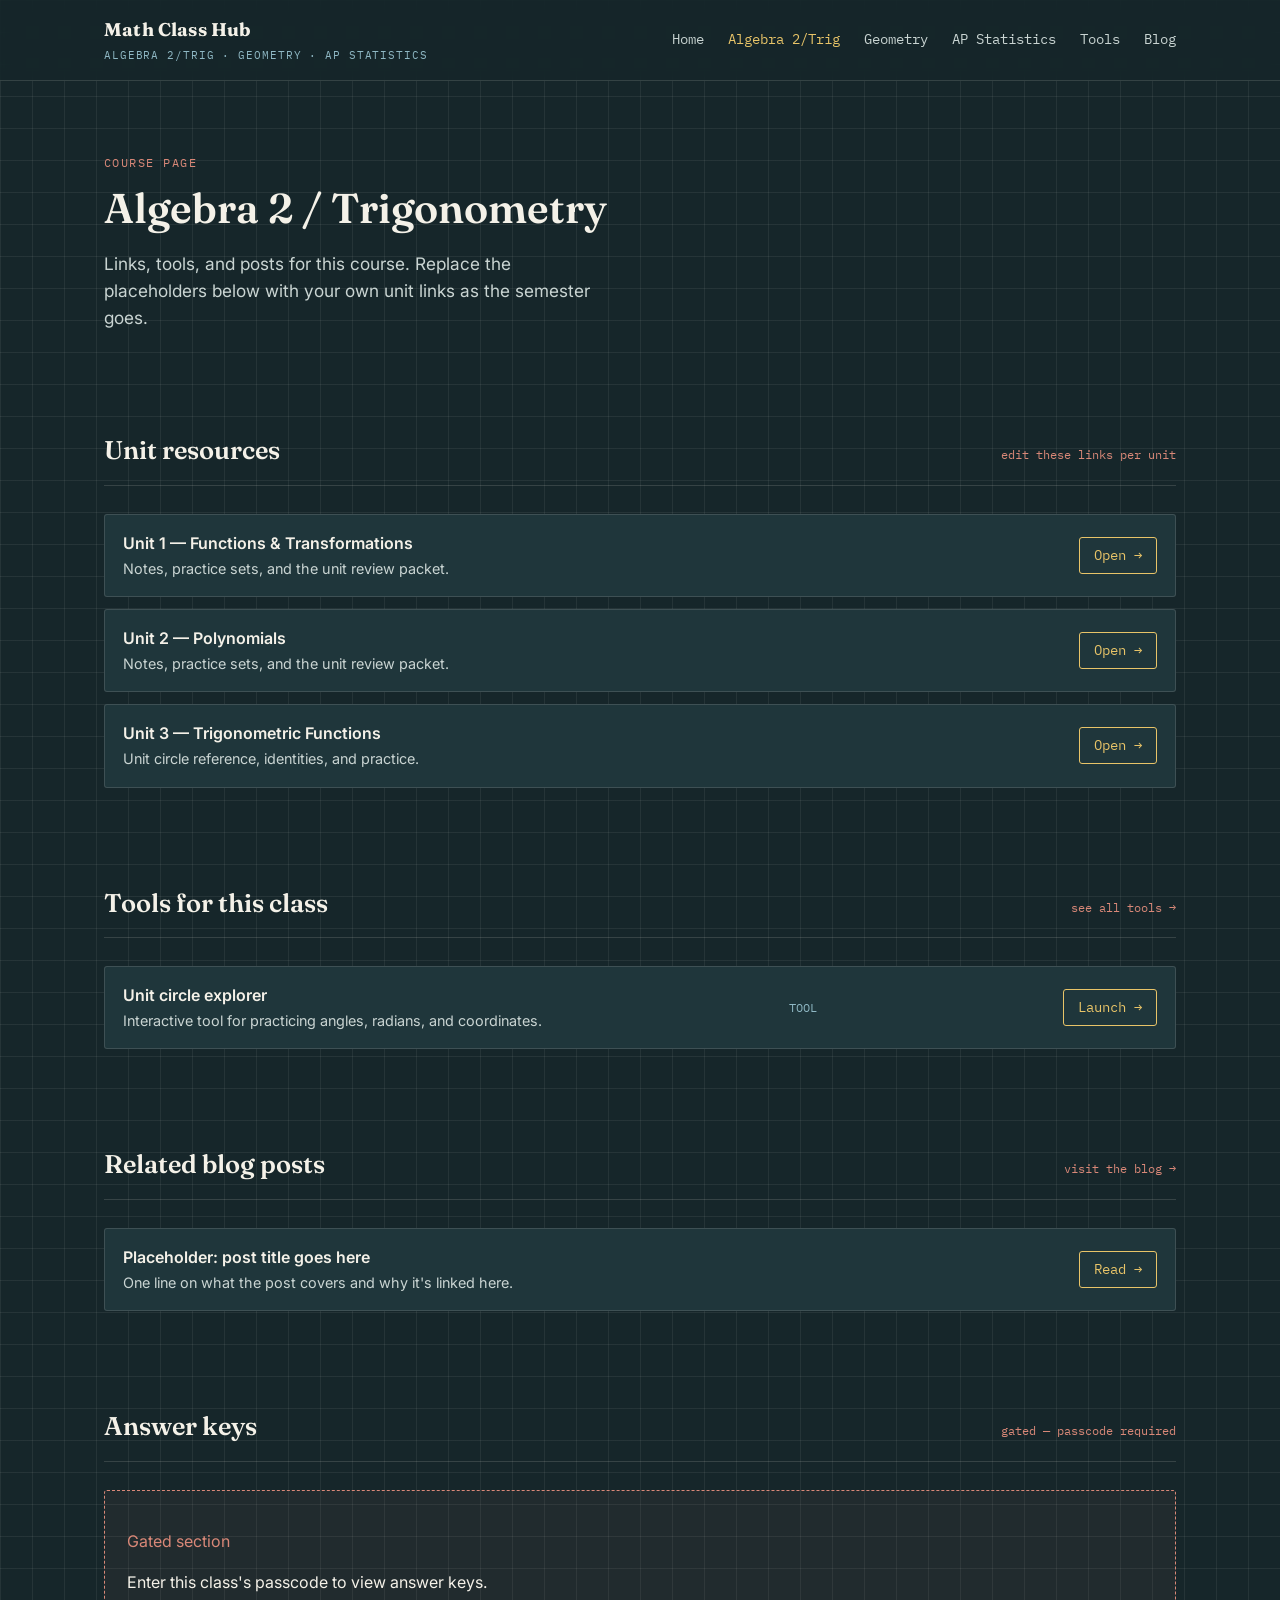
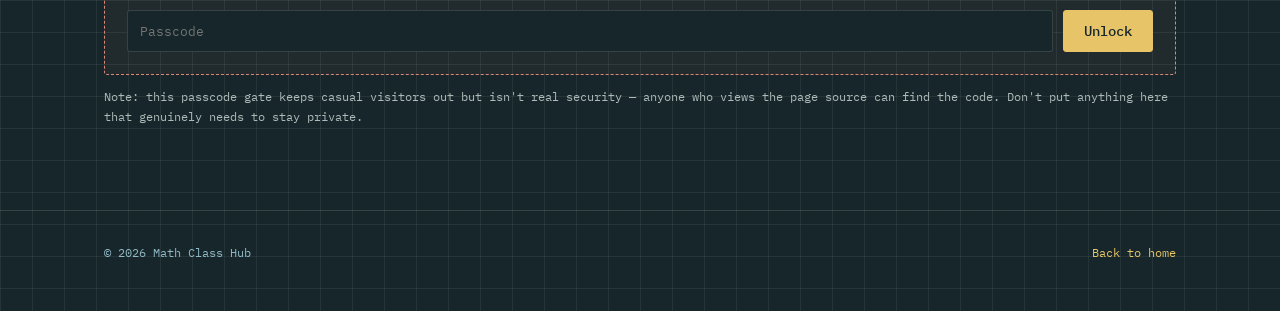
==== algebra2-trig.html @ da259368 "Add files via upload" ====
<!DOCTYPE html>
<html lang="en">
<head>
<meta charset="UTF-8">
<meta name="viewport" content="width=device-width, initial-scale=1.0">
<title>Algebra 2/Trig &mdash; Math Class Hub</title>
<link rel="stylesheet" href="styles.css">
</head>
<body>

<nav class="site-nav">
  <div class="wrap">
    <div class="brand">Math Class Hub<small>Algebra 2/Trig &middot; Geometry &middot; AP Statistics</small></div>
    <div class="nav-links">
      <a href="index.html">Home</a>
      <a href="algebra2-trig.html" class="current">Algebra 2/Trig</a>
      <a href="geometry.html">Geometry</a>
      <a href="ap-stats.html">AP Statistics</a>
      <a href="tools.html">Tools</a>
      <a href="blog.html">Blog</a>
    </div>
  </div>
</nav>

<header class="hero" style="padding-bottom: 24px;">
  <div class="wrap" style="grid-template-columns: 1fr;">
    <div>
      <p class="eyebrow">Course page</p>
      <h1 style="font-size: clamp(1.8rem, 3.4vw, 2.6rem);">Algebra 2 / Trigonometry</h1>
      <p class="lede">Links, tools, and posts for this course. Replace the placeholders below with your own unit links as the semester goes.</p>
    </div>
  </div>
</header>

<section>
  <div class="wrap">
    <div class="section-head">
      <h2>Unit resources</h2>
      <span class="tag">edit these links per unit</span>
    </div>
    <ul class="link-list">
      <li>
        <div>
          <span class="item-title">Unit 1 &mdash; Functions &amp; Transformations</span>
          <span class="item-desc">Notes, practice sets, and the unit review packet.</span>
        </div>
        <a class="go" href="#">Open &rarr;</a>
      </li>
      <li>
        <div>
          <span class="item-title">Unit 2 &mdash; Polynomials</span>
          <span class="item-desc">Notes, practice sets, and the unit review packet.</span>
        </div>
        <a class="go" href="#">Open &rarr;</a>
      </li>
      <li>
        <div>
          <span class="item-title">Unit 3 &mdash; Trigonometric Functions</span>
          <span class="item-desc">Unit circle reference, identities, and practice.</span>
        </div>
        <a class="go" href="#">Open &rarr;</a>
      </li>
    </ul>
  </div>
</section>

<section>
  <div class="wrap">
    <div class="section-head">
      <h2>Tools for this class</h2>
      <span class="tag"><a href="tools.html" style="color:inherit;">see all tools &rarr;</a></span>
    </div>
    <ul class="link-list">
      <li>
        <div>
          <span class="item-title">Unit circle explorer</span>
          <span class="item-desc">Interactive tool for practicing angles, radians, and coordinates.</span>
        </div>
        <span class="item-meta">TOOL</span>
        <a class="go" href="tools/unit-circle-explorer.html">Launch &rarr;</a>
      </li>
    </ul>
  </div>
</section>

<section>
  <div class="wrap">
    <div class="section-head">
      <h2>Related blog posts</h2>
      <span class="tag"><a href="blog.html" style="color:inherit;">visit the blog &rarr;</a></span>
    </div>
    <ul class="link-list">
      <li>
        <div>
          <span class="item-title">Placeholder: post title goes here</span>
          <span class="item-desc">One line on what the post covers and why it's linked here.</span>
        </div>
        <a class="go" href="#">Read &rarr;</a>
      </li>
    </ul>
  </div>
</section>

<section>
  <div class="wrap">
    <div class="section-head">
      <h2>Answer keys</h2>
      <span class="tag">gated &mdash; passcode required</span>
    </div>
    <div class="gate-box" data-gate="CHANGE-ME">
      <p class="tag">Gated section</p>
      <p>Enter this class's passcode to view answer keys.</p>
      <div class="gate-form">
        <input type="password" placeholder="Passcode" aria-label="Passcode">
        <button class="btn primary" type="button">Unlock</button>
      </div>
      <p class="gate-error">That's not the right passcode. Try again.</p>
      <div class="gate-content" hidden>
        <ul class="link-list">
          <li>
            <div>
              <span class="item-title">Unit 1 review &mdash; answer key</span>
              <span class="item-desc">Full worked solutions.</span>
            </div>
            <a class="go" href="#">Open &rarr;</a>
          </li>
        </ul>
      </div>
    </div>
    <p class="small-note" style="margin-top:12px;">Note: this passcode gate keeps casual visitors out but isn't real security &mdash; anyone who views the page source can find the code. Don't put anything here that genuinely needs to stay private.</p>
  </div>
</section>

<footer>
  <div class="wrap">
    <span>&copy; 2026 Math Class Hub</span>
    <a href="index.html">Back to home</a>
  </div>
</footer>

<script src="gate.js"></script>
</body>
</html>
---- styles.css ----
/* ==========================================================================
   Mr. [Teacher] Math — shared styles
   Design concept: a teacher's chalkboard as graph paper. Deep board-green
   background, chalk-toned type, a plotted curve as the recurring signature.
   ========================================================================== */

@import url('https://fonts.googleapis.com/css2?family=Fraunces:opsz,wght@9..144,400;9..144,600;9..144,700&family=Inter:wght@400;500;600;700&family=IBM+Plex+Mono:wght@400;500&display=swap');

:root{
  --board:        #16262A;
  --board-light:  #1F363B;
  --board-lighter:#28444B;
  --chalk:        #F4F1E8;
  --chalk-dim:    #C9D4D2;
  --chalk-yellow: #E8C468;
  --chalk-blue:   #8FB8C4;
  --chalk-coral:  #D98878;
  --grid-line:    rgba(244,241,232,0.07);
  --grid-line-strong: rgba(244,241,232,0.14);

  --font-display: 'Fraunces', Georgia, serif;
  --font-body: 'Inter', system-ui, sans-serif;
  --font-mono: 'IBM Plex Mono', ui-monospace, monospace;

  --radius: 3px;
  --max-width: 1120px;
}

*{ box-sizing: border-box; }

html{ scroll-behavior: smooth; }

body{
  margin: 0;
  background: var(--board);
  color: var(--chalk);
  font-family: var(--font-body);
  line-height: 1.55;
  background-image:
    linear-gradient(var(--grid-line) 1px, transparent 1px),
    linear-gradient(90deg, var(--grid-line) 1px, transparent 1px);
  background-size: 32px 32px;
}

@media (prefers-reduced-motion: reduce){
  *{ animation: none !important; transition: none !important; }
  html{ scroll-behavior: auto; }
}

a{ color: var(--chalk-yellow); text-decoration: none; }
a:hover{ text-decoration: underline; }
a:focus-visible, button:focus-visible{
  outline: 2px solid var(--chalk-blue);
  outline-offset: 3px;
}

.wrap{
  max-width: var(--max-width);
  margin: 0 auto;
  padding: 0 24px;
}

/* ---------- Top nav ---------- */
.site-nav{
  border-bottom: 1px solid var(--grid-line-strong);
  background: rgba(22,38,42,0.85);
  backdrop-filter: blur(6px);
  position: sticky;
  top: 0;
  z-index: 10;
}
.site-nav .wrap{
  display: flex;
  align-items: center;
  justify-content: space-between;
  padding-top: 16px;
  padding-bottom: 16px;
  gap: 16px;
  flex-wrap: wrap;
}
.brand{
  font-family: var(--font-display);
  font-weight: 700;
  font-size: 1.15rem;
  color: var(--chalk);
  letter-spacing: 0.01em;
}
.brand small{
  display: block;
  font-family: var(--font-mono);
  font-weight: 400;
  font-size: 0.7rem;
  color: var(--chalk-blue);
  letter-spacing: 0.08em;
  text-transform: uppercase;
  margin-top: 2px;
}
.nav-links{
  display: flex;
  gap: 24px;
  flex-wrap: wrap;
  font-family: var(--font-mono);
  font-size: 0.85rem;
}
.nav-links a{
  color: var(--chalk-dim);
}
.nav-links a.current, .nav-links a:hover{
  color: var(--chalk-yellow);
}

/* ---------- Hero ---------- */
.hero{
  padding: 72px 0 56px;
  position: relative;
  overflow: hidden;
}
.hero .wrap{
  display: grid;
  grid-template-columns: 1.1fr 0.9fr;
  gap: 40px;
  align-items: center;
}
@media (max-width: 800px){
  .hero .wrap{ grid-template-columns: 1fr; }
}
.eyebrow{
  font-family: var(--font-mono);
  font-size: 0.78rem;
  letter-spacing: 0.12em;
  text-transform: uppercase;
  color: var(--chalk-coral);
  margin: 0 0 14px;
}
h1{
  font-family: var(--font-display);
  font-weight: 600;
  font-size: clamp(2.1rem, 4.2vw, 3.4rem);
  line-height: 1.08;
  margin: 0 0 20px;
  color: var(--chalk);
}
.lede{
  font-size: 1.08rem;
  color: var(--chalk-dim);
  max-width: 46ch;
  margin: 0 0 28px;
}
.hero-actions{ display: flex; gap: 14px; flex-wrap: wrap; }

.btn{
  display: inline-block;
  padding: 11px 20px;
  border-radius: var(--radius);
  font-family: var(--font-mono);
  font-size: 0.85rem;
  border: 1px solid var(--chalk-blue);
  color: var(--chalk);
  transition: background 0.15s ease, color 0.15s ease;
}
.btn:hover{ background: var(--chalk-blue); color: var(--board); text-decoration: none; }
.btn.primary{
  background: var(--chalk-yellow);
  border-color: var(--chalk-yellow);
  color: var(--board);
  font-weight: 500;
}
.btn.primary:hover{ background: transparent; color: var(--chalk-yellow); }

/* Signature SVG plot */
.plot-frame{
  border: 1px solid var(--grid-line-strong);
  background: rgba(0,0,0,0.15);
  border-radius: var(--radius);
  padding: 12px;
}
.plot-frame svg{ display: block; width: 100%; height: auto; }
.plot-caption{
  font-family: var(--font-mono);
  font-size: 0.72rem;
  color: var(--chalk-blue);
  text-align: right;
  margin-top: 8px;
  letter-spacing: 0.04em;
}

/* ---------- Section headings ---------- */
section{ padding: 48px 0; }
.section-head{
  display: flex;
  align-items: baseline;
  justify-content: space-between;
  gap: 16px;
  border-bottom: 1px solid var(--grid-line-strong);
  padding-bottom: 14px;
  margin-bottom: 28px;
  flex-wrap: wrap;
}
.section-head h2{
  font-family: var(--font-display);
  font-weight: 600;
  font-size: 1.6rem;
  margin: 0;
  color: var(--chalk);
}
.section-head .tag{
  font-family: var(--font-mono);
  font-size: 0.78rem;
  color: var(--chalk-coral);
}

/* ---------- Class cards ---------- */
.card-grid{
  display: grid;
  grid-template-columns: repeat(auto-fit, minmax(260px, 1fr));
  gap: 20px;
}
.card{
  border: 1px solid var(--grid-line-strong);
  background: var(--board-light);
  border-radius: var(--radius);
  padding: 24px;
  display: flex;
  flex-direction: column;
  gap: 10px;
  transition: transform 0.15s ease, border-color 0.15s ease;
}
.card:hover{ transform: translateY(-3px); border-color: var(--chalk-blue); }
.card .card-eyebrow{
  font-family: var(--font-mono);
  font-size: 0.72rem;
  color: var(--chalk-blue);
  letter-spacing: 0.06em;
  text-transform: uppercase;
}
.card h3{
  font-family: var(--font-display);
  font-size: 1.3rem;
  margin: 0;
  color: var(--chalk);
}
.card p{ color: var(--chalk-dim); margin: 0; font-size: 0.95rem; }
.card a.card-link{
  margin-top: auto;
  font-family: var(--font-mono);
  font-size: 0.85rem;
}

/* ---------- Link lists (tools / blog / resources) ---------- */
.link-list{ list-style: none; margin: 0; padding: 0; display: flex; flex-direction: column; gap: 12px; }
.link-list li{
  border: 1px solid var(--grid-line-strong);
  border-radius: var(--radius);
  padding: 16px 18px;
  background: var(--board-light);
  display: flex;
  align-items: center;
  justify-content: space-between;
  gap: 16px;
  flex-wrap: wrap;
}
.link-list .item-title{
  font-family: var(--font-body);
  font-weight: 600;
  color: var(--chalk);
  display: block;
}
.link-list .item-desc{
  color: var(--chalk-dim);
  font-size: 0.9rem;
  display: block;
  margin-top: 2px;
}
.link-list .item-meta{
  font-family: var(--font-mono);
  font-size: 0.72rem;
  color: var(--chalk-blue);
}
.link-list a.go{
  font-family: var(--font-mono);
  font-size: 0.85rem;
  border: 1px solid var(--chalk-yellow);
  color: var(--chalk-yellow);
  padding: 7px 14px;
  border-radius: var(--radius);
  white-space: nowrap;
}
.link-list a.go:hover{ background: var(--chalk-yellow); color: var(--board); text-decoration: none; }

/* ---------- Gated box ---------- */
.gate-box{
  border: 1px dashed var(--chalk-coral);
  border-radius: var(--radius);
  padding: 22px;
  background: rgba(217,136,120,0.06);
}
.gate-box .tag{ color: var(--chalk-coral); }
.gate-form{ display: flex; gap: 10px; flex-wrap: wrap; margin-top: 14px; }
.gate-form input[type="password"]{
  font-family: var(--font-mono);
  background: var(--board);
  border: 1px solid var(--grid-line-strong);
  color: var(--chalk);
  padding: 10px 12px;
  border-radius: var(--radius);
  flex: 1;
  min-width: 160px;
}
.gate-error{ color: var(--chalk-coral); font-family: var(--font-mono); font-size: 0.82rem; margin-top: 8px; display: none; }

/* ---------- Footer ---------- */
footer{
  border-top: 1px solid var(--grid-line-strong);
  padding: 32px 0 48px;
  margin-top: 24px;
}
footer .wrap{
  display: flex;
  justify-content: space-between;
  flex-wrap: wrap;
  gap: 12px;
  font-family: var(--font-mono);
  font-size: 0.78rem;
  color: var(--chalk-blue);
}

.small-note{
  font-family: var(--font-mono);
  font-size: 0.78rem;
  color: var(--chalk-dim);
  opacity: 0.85;
}
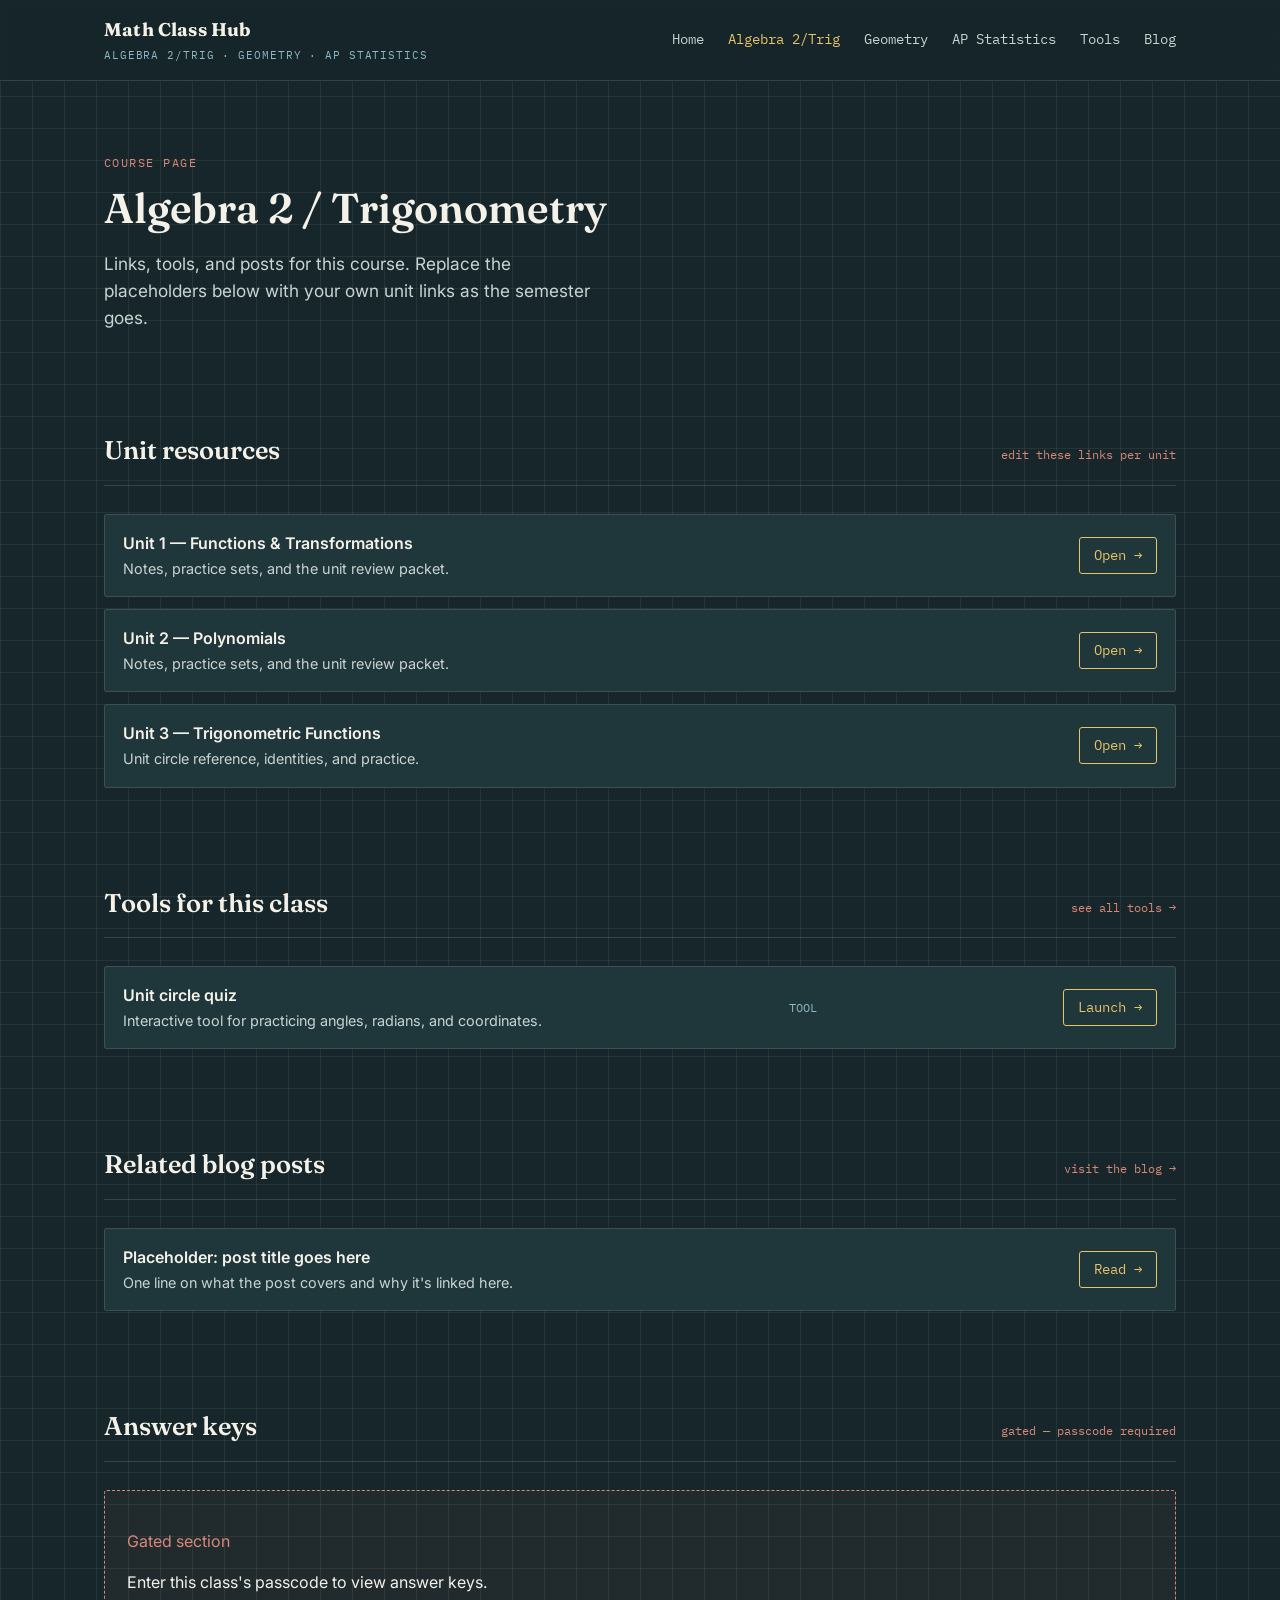
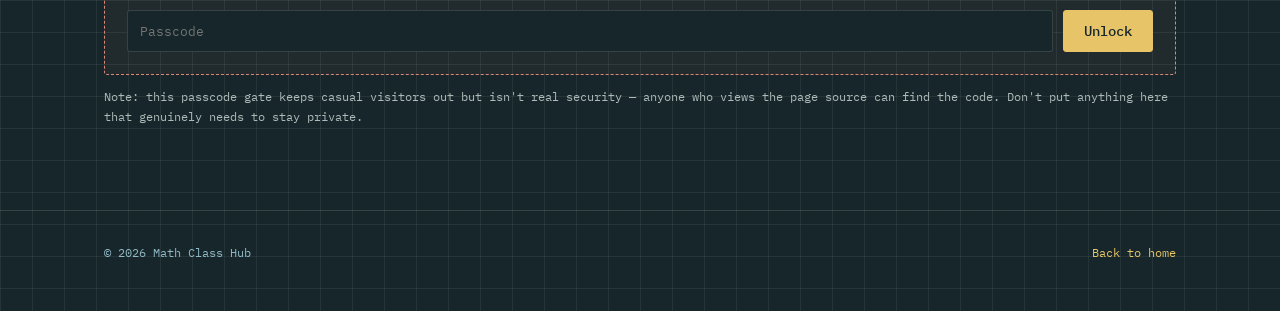
==== commit 203dad9f: "Add files via upload" ====
--- a/algebra2-trig.html
+++ b/algebra2-trig.html
@@ -73,11 +73,11 @@
     <ul class="link-list">
       <li>
         <div>
-          <span class="item-title">Unit circle explorer</span>
+          <span class="item-title">Unit circle quiz</span>
           <span class="item-desc">Interactive tool for practicing angles, radians, and coordinates.</span>
         </div>
         <span class="item-meta">TOOL</span>
-        <a class="go" href="tools/unit-circle-explorer.html">Launch &rarr;</a>
+        <a class="go" href="tools/unit-circle-quiz.html">Launch &rarr;</a>
       </li>
     </ul>
   </div>
